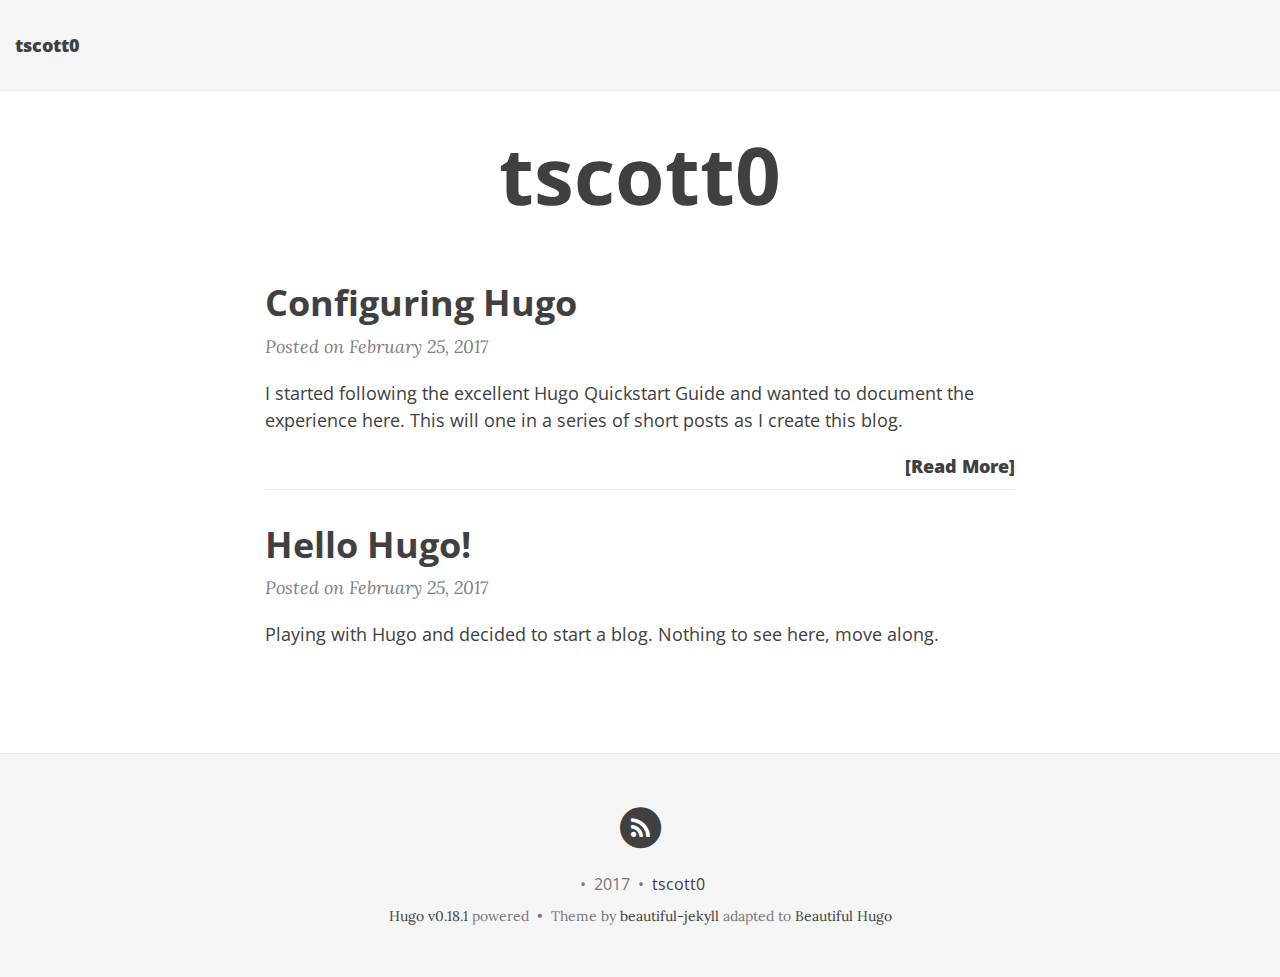
==== index.html @ e38421bf "Post: Configuring Hugo" ====
<!DOCTYPE html>
<html lang="en">

  <head>
  <meta charset="utf-8" />
  <meta http-equiv="X-UA-Compatible" content="IE=edge">
  <meta name="viewport" content="width=device-width, initial-scale=1.0, maximum-scale=1.0">

  <title>tscott0</title>
  
  <meta name="author" content=""/>
  <meta name="generator" content="Hugo 0.18.1" />
  

  <link rel="alternate" href="https://tscott0.github.io/index.xml" type="application/rss+xml" title="tscott0">

  <link rel="stylesheet" href="https://maxcdn.bootstrapcdn.com/font-awesome/4.6.0/css/font-awesome.min.css" />
  <link rel="stylesheet" href="https://tscott0.github.io/css/bootstrap.min.css" />
  <link rel="stylesheet" href="https://tscott0.github.io/css/main.css" />
  <link rel="stylesheet" href="https://fonts.googleapis.com/css?family=Lora:400,700,400italic,700italic" />
  <link rel="stylesheet" href="https://fonts.googleapis.com/css?family=Open+Sans:300italic,400italic,600italic,700italic,800italic,400,300,600,700,800" />
  <link rel="stylesheet" href="https://tscott0.github.io/css/pygment_highlights.css" />
  <link rel="stylesheet" href="https://tscott0.github.iocss/highlight.min.css">
  
  
  <meta property="og:title" content="tscott0" />
  <meta property="og:type" content="website" />
  <meta property="og:url" content="/" />
  <meta property="og:image" content="/" />
  
</head>


  <body>

    <nav class="navbar navbar-default navbar-fixed-top navbar-custom">
  <div class="container-fluid">
    <div class="navbar-header">
      <button type="button" class="navbar-toggle" data-toggle="collapse" data-target="#main-navbar">
        <span class="sr-only">Toggle navigation</span>
        <span class="icon-bar"></span>
        <span class="icon-bar"></span>
        <span class="icon-bar"></span>
      </button>
      <a class="navbar-brand" href="https://tscott0.github.io">tscott0</a>
    </div>

    <div class="collapse navbar-collapse" id="main-navbar">
      <ul class="nav navbar-nav navbar-right">
      
      </ul>
    </div>

	<div class="avatar-container">
	  <div class="avatar-img-border">
      
	  </div>
	</div>

  </div>
</nav>


    <header class="header-section ">
      <div class="intro-header no-img">
        <div class="container">
          <div class="row">
            <div class="col-lg-8 col-lg-offset-2 col-md-10 col-md-offset-1">
              <div class="page-heading">
                <h1>tscott0</h1>
                
              </div>
            </div>
          </div>
        </div>
      </div>
    </header>


    <div role="main" class="container">
      <div class="row">
        <div class="col-lg-8 col-lg-offset-2 col-md-10 col-md-offset-1">
          <div class="posts-list">
            
            
            <article class="post-preview">
              <a href="https://tscott0.github.io/post/configuring-hugo/">
          	  <h2 class="post-title">Configuring Hugo</h2>
          	
          	    
              </a>

              <p class="post-meta">
                Posted on February 25, 2017
              </p>
            
              <div class="post-entry">
              
                <p>I started following the excellent <a href="https://gohugo.io/overview/quickstart/">Hugo Quickstart Guide</a> and wanted to document the experience here. This will one in a series of short posts as I create this blog.</p>
                <a href="https://tscott0.github.io/post/configuring-hugo/" class="post-read-more">[Read&nbsp;More]</a>
              
              </div>
            
             </article>
            
            <article class="post-preview">
              <a href="https://tscott0.github.io/post/hello-hugo/">
          	  <h2 class="post-title">Hello Hugo!</h2>
          	
          	    
              </a>

              <p class="post-meta">
                Posted on February 25, 2017
              </p>
            
              <div class="post-entry">
              
                <p>Playing with <a href="https://gohugo.io">Hugo</a> and decided to start a blog. Nothing to see here, move along.</p>

              
              </div>
            
             </article>
            
          </div>

          
        </div>
      </div>
    </div>

    <footer>
  <div class="container">
    <div class="row">
      <div class="col-lg-8 col-lg-offset-2 col-md-10 col-md-offset-1">
        <ul class="list-inline text-center footer-links">
          
          
		      
		      
		      
	    	  
          
           
          
          
          

    		  <li>
      			<a href="https://tscott0.github.ioindex.xml" title="RSS">
      			  <span class="fa-stack fa-lg">
        				<i class="fa fa-circle fa-stack-2x"></i>
        				<i class="fa fa-rss fa-stack-1x fa-inverse"></i>
      			  </span>
      			</a>
    		  </li>		

        </ul>
        <p class="credits copyright text-muted">
    	  
    	  &nbsp;&bull;&nbsp;
    	  2017
    		  
    	  
    	  &nbsp;&bull;&nbsp;
    	  <a href="https://tscott0.github.io">tscott0</a>
    	  
  	    </p>
  	    
    	<p class="credits theme-by text-muted">
          <a href="http://gohugo.io">Hugo v0.18.1</a> powered &nbsp;&bull;&nbsp; Theme by <a href="http://deanattali.com/beautiful-jekyll/">beautiful-jekyll</a> adapted to <a href="https://github.com/halogenica/beautifulhugo">Beautiful Hugo</a>
          
    	</p>
      </div>
    </div>
  </div>
</footer>

<script src="https://tscott0.github.io/js/jquery-1.11.2.min.js"></script>
<script src="https://tscott0.github.io/js/bootstrap.min.js"></script>
<script src="https://tscott0.github.io/js/main.js"></script>
<script src="https://tscott0.github.iojs/highlight.min.js"></script>
<script>
  hljs.initHighlightingOnLoad();
</script>




  </body>
</html>
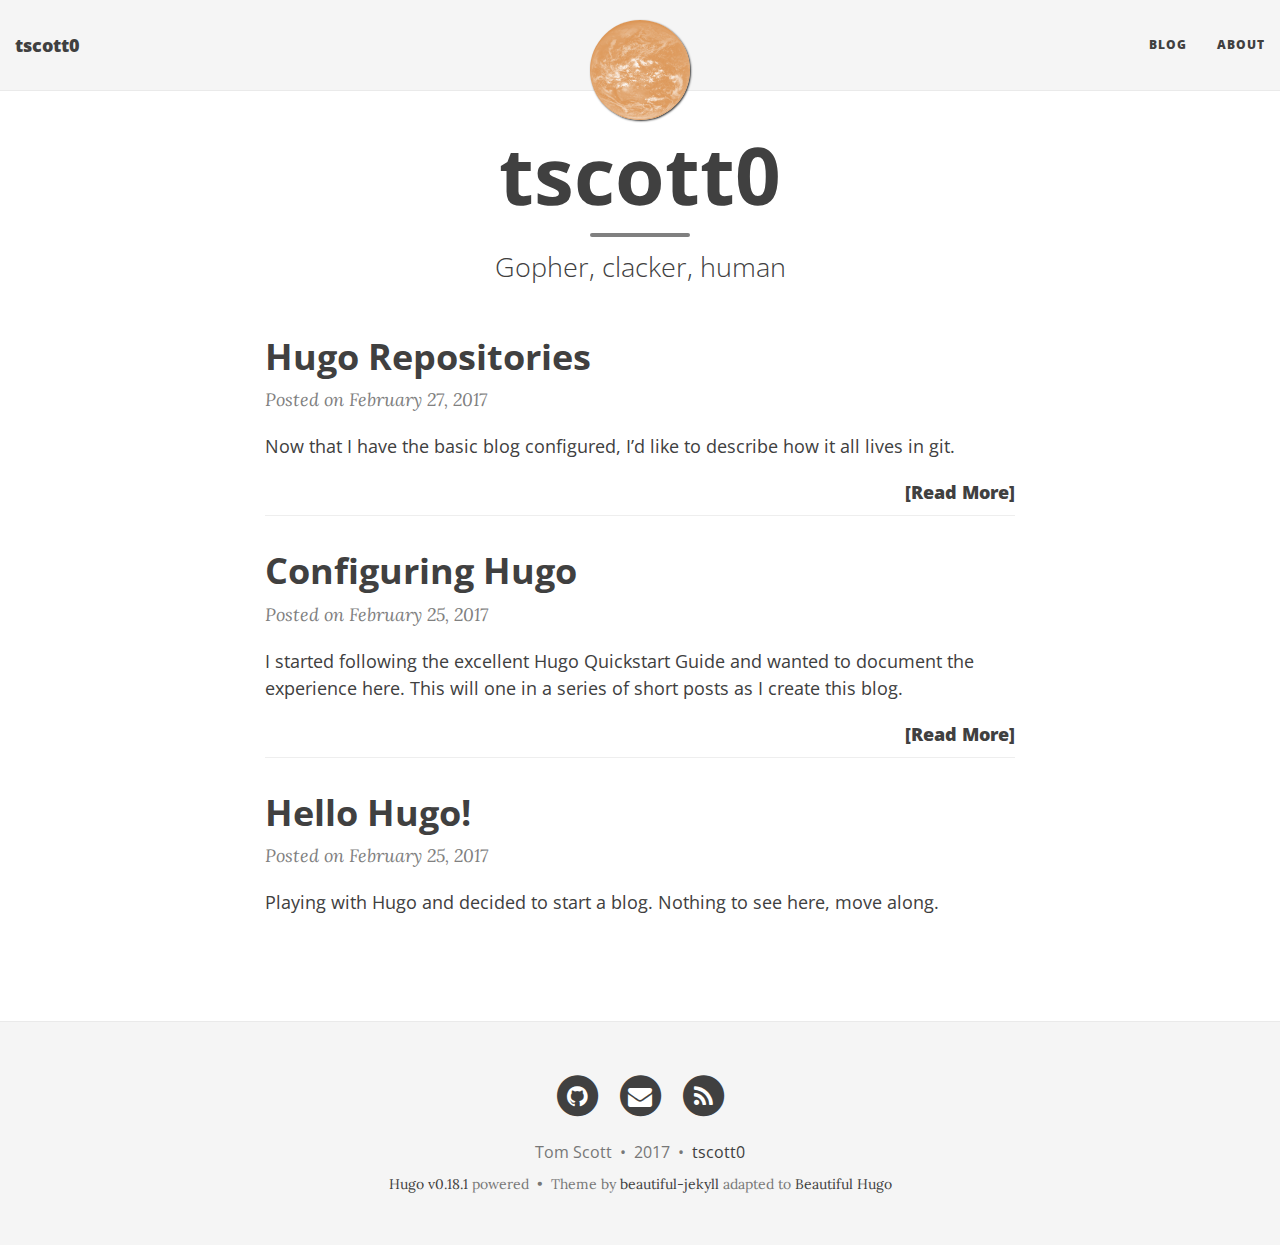
==== commit 37fb83c9: "Updated hugo repo post date" ====
--- a/index.html
+++ b/index.html
@@ -8,7 +8,7 @@
 
   <title>tscott0</title>
   
-  <meta name="author" content=""/>
+  <meta name="author" content="Tom Scott"/>
   <meta name="generator" content="Hugo 0.18.1" />
   
 
@@ -26,7 +26,7 @@
   <meta property="og:title" content="tscott0" />
   <meta property="og:type" content="website" />
   <meta property="og:url" content="/" />
-  <meta property="og:image" content="/" />
+  <meta property="og:image" content="/img/logo.png" />
   
 </head>
 
@@ -48,11 +48,27 @@
     <div class="collapse navbar-collapse" id="main-navbar">
       <ul class="nav navbar-nav navbar-right">
       
+        
+          <li>
+          <a title="Blog" href="/">Blog</a>
+  	      </li>
+  	    
+      
+        
+          <li>
+          <a title="About" href="/page/about/">About</a>
+  	      </li>
+  	    
+      
       </ul>
     </div>
 
 	<div class="avatar-container">
 	  <div class="avatar-img-border">
+      
+          <a title="tscott0" href="https://tscott0.github.io">
+              <img class="avatar-img" src="https://tscott0.github.io/img/logo.png" alt="tscott0" />
+          </a>
       
 	  </div>
 	</div>
@@ -69,6 +85,9 @@
               <div class="page-heading">
                 <h1>tscott0</h1>
                 
+                  <hr class="small">
+                  <span class="page-subheading">Gopher, clacker, human</span>
+                
               </div>
             </div>
           </div>
@@ -82,6 +101,28 @@
         <div class="col-lg-8 col-lg-offset-2 col-md-10 col-md-offset-1">
           <div class="posts-list">
             
+            
+            <article class="post-preview">
+              <a href="https://tscott0.github.io/post/hugo-repositories/">
+          	  <h2 class="post-title">Hugo Repositories</h2>
+          	
+          	    
+              </a>
+
+              <p class="post-meta">
+                Posted on February 27, 2017
+              </p>
+            
+              <div class="post-entry">
+              
+                <p>Now that I have the basic blog configured, I&rsquo;d like to describe how it all lives in git.</p>
+
+<p></p>
+                <a href="https://tscott0.github.io/post/hugo-repositories/" class="post-read-more">[Read&nbsp;More]</a>
+              
+              </div>
+            
+             </article>
             
             <article class="post-preview">
               <a href="https://tscott0.github.io/post/configuring-hugo/">
@@ -137,8 +178,26 @@
         <ul class="list-inline text-center footer-links">
           
           
+          <li>
+            <a href="https://github.com/tscott0" title="GitHub">
+              <span class="fa-stack fa-lg">
+                <i class="fa fa-circle fa-stack-2x"></i>
+                <i class="fa fa-github fa-stack-1x fa-inverse"></i>
+              </span>
+            </a>
+          </li>
+          
 		      
 		      
+          <li>
+            <a href="mailto:tomscott87@gmail.com" title="Email me">
+              <span class="fa-stack fa-lg">
+                <i class="fa fa-circle fa-stack-2x"></i>
+                <i class="fa fa-envelope fa-stack-1x fa-inverse"></i>
+              </span>
+            </a>
+          </li>
+          
 		      
 	    	  
           
@@ -158,7 +217,7 @@
 
         </ul>
         <p class="credits copyright text-muted">
-    	  
+    	  Tom Scott
     	  &nbsp;&bull;&nbsp;
     	  2017
     		  
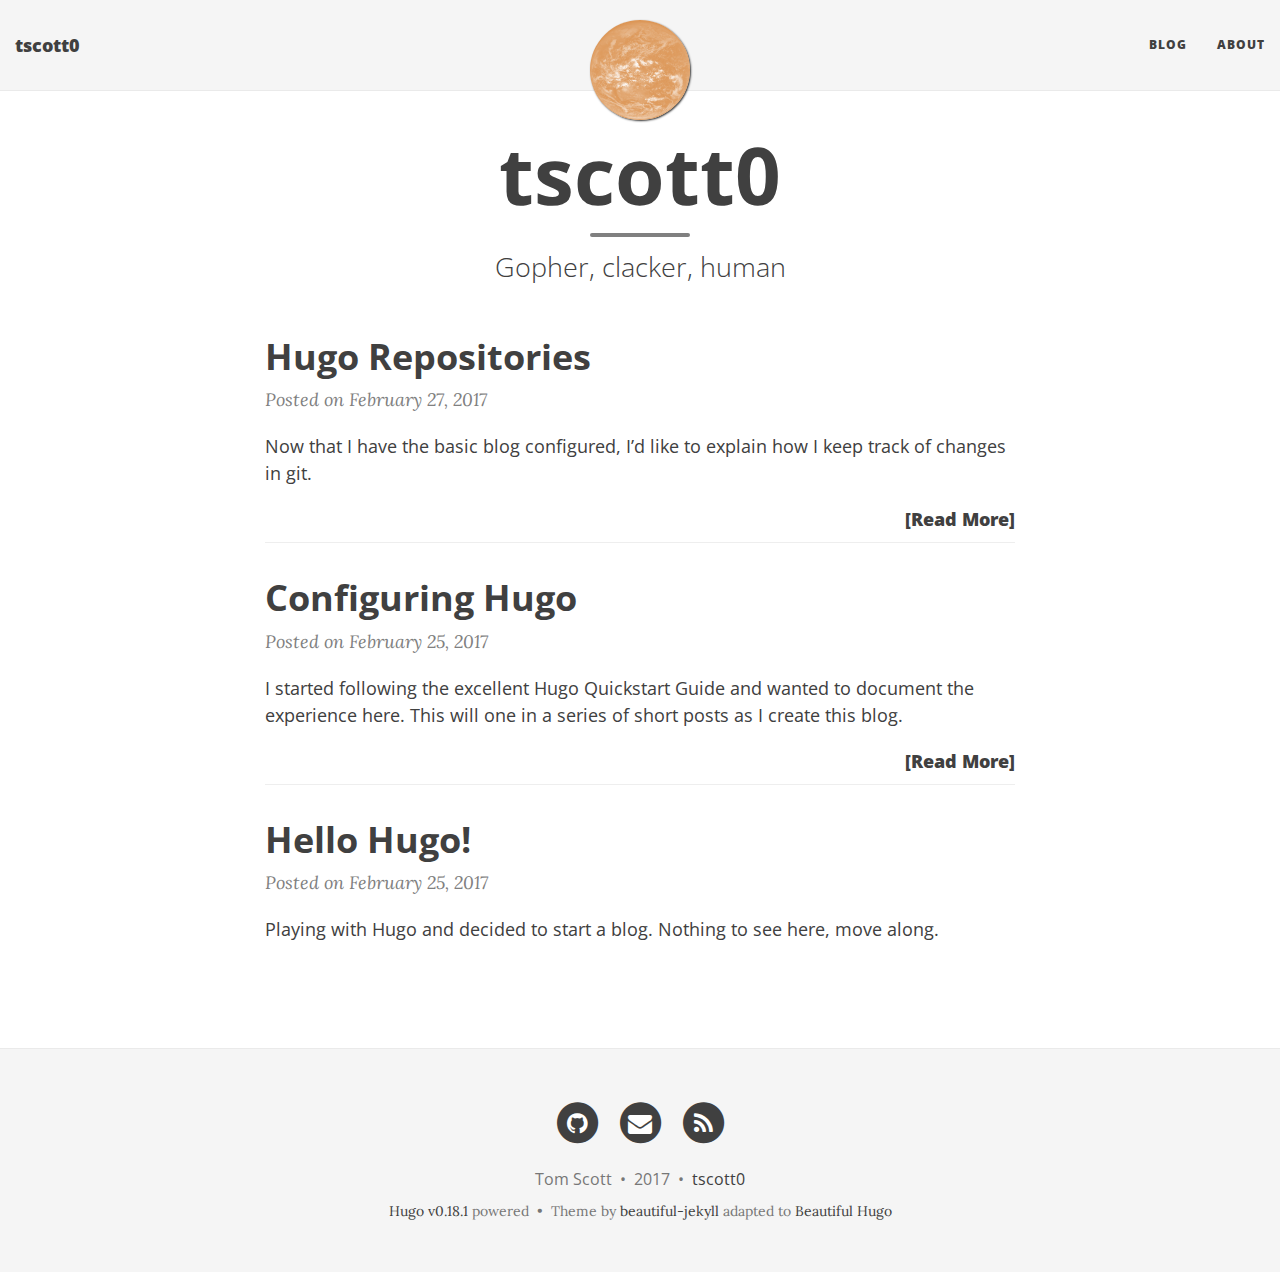
==== commit 59ad136d: "Fixes to the repo post" ====
--- a/index.html
+++ b/index.html
@@ -115,7 +115,7 @@
             
               <div class="post-entry">
               
-                <p>Now that I have the basic blog configured, I&rsquo;d like to describe how it all lives in git.</p>
+                <p>Now that I have the basic blog configured, I&rsquo;d like to explain how I keep track of changes in git.</p>
 
 <p></p>
                 <a href="https://tscott0.github.io/post/hugo-repositories/" class="post-read-more">[Read&nbsp;More]</a>
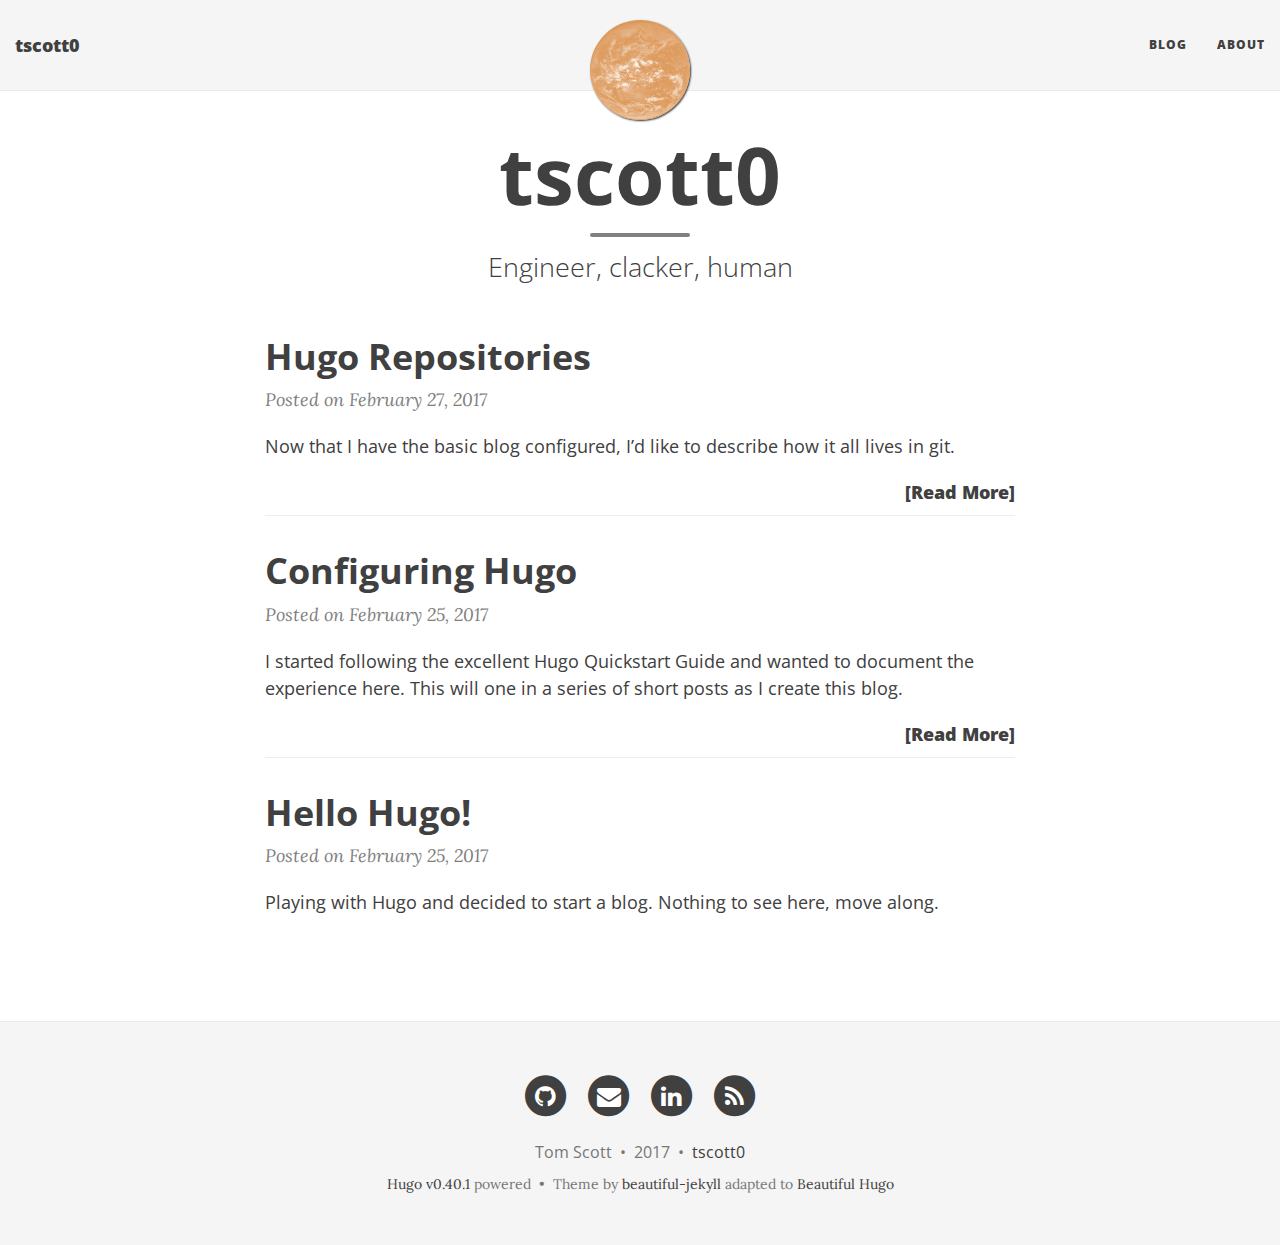
==== commit c9bad507: "elasticsearch nested datatypes post" ====
--- a/index.html
+++ b/index.html
@@ -9,7 +9,7 @@
   <title>tscott0</title>
   
   <meta name="author" content="Tom Scott"/>
-  <meta name="generator" content="Hugo 0.18.1" />
+  <meta name="generator" content="Hugo 0.40.1" />
   
 
   <link rel="alternate" href="https://tscott0.github.io/index.xml" type="application/rss+xml" title="tscott0">
@@ -86,7 +86,7 @@
                 <h1>tscott0</h1>
                 
                   <hr class="small">
-                  <span class="page-subheading">Gopher, clacker, human</span>
+                  <span class="page-subheading">Engineer, clacker, human</span>
                 
               </div>
             </div>
@@ -115,7 +115,7 @@
             
               <div class="post-entry">
               
-                <p>Now that I have the basic blog configured, I&rsquo;d like to explain how I keep track of changes in git.</p>
+                <p>Now that I have the basic blog configured, I&rsquo;d like to describe how it all lives in git.</p>
 
 <p></p>
                 <a href="https://tscott0.github.io/post/hugo-repositories/" class="post-read-more">[Read&nbsp;More]</a>
@@ -199,6 +199,15 @@
           </li>
           
 		      
+          <li>
+            <a href="https://linkedin.com/in/tomscottprofile" title="LinkedIn">
+              <span class="fa-stack fa-lg">
+                <i class="fa fa-circle fa-stack-2x"></i>
+                <i class="fa fa-linkedin fa-stack-1x fa-inverse"></i>
+              </span>
+            </a>
+          </li>
+          
 	    	  
           
            
@@ -228,7 +237,7 @@
   	    </p>
   	    
     	<p class="credits theme-by text-muted">
-          <a href="http://gohugo.io">Hugo v0.18.1</a> powered &nbsp;&bull;&nbsp; Theme by <a href="http://deanattali.com/beautiful-jekyll/">beautiful-jekyll</a> adapted to <a href="https://github.com/halogenica/beautifulhugo">Beautiful Hugo</a>
+          <a href="http://gohugo.io">Hugo v0.40.1</a> powered &nbsp;&bull;&nbsp; Theme by <a href="http://deanattali.com/beautiful-jekyll/">beautiful-jekyll</a> adapted to <a href="https://github.com/halogenica/beautifulhugo">Beautiful Hugo</a>
           
     	</p>
       </div>
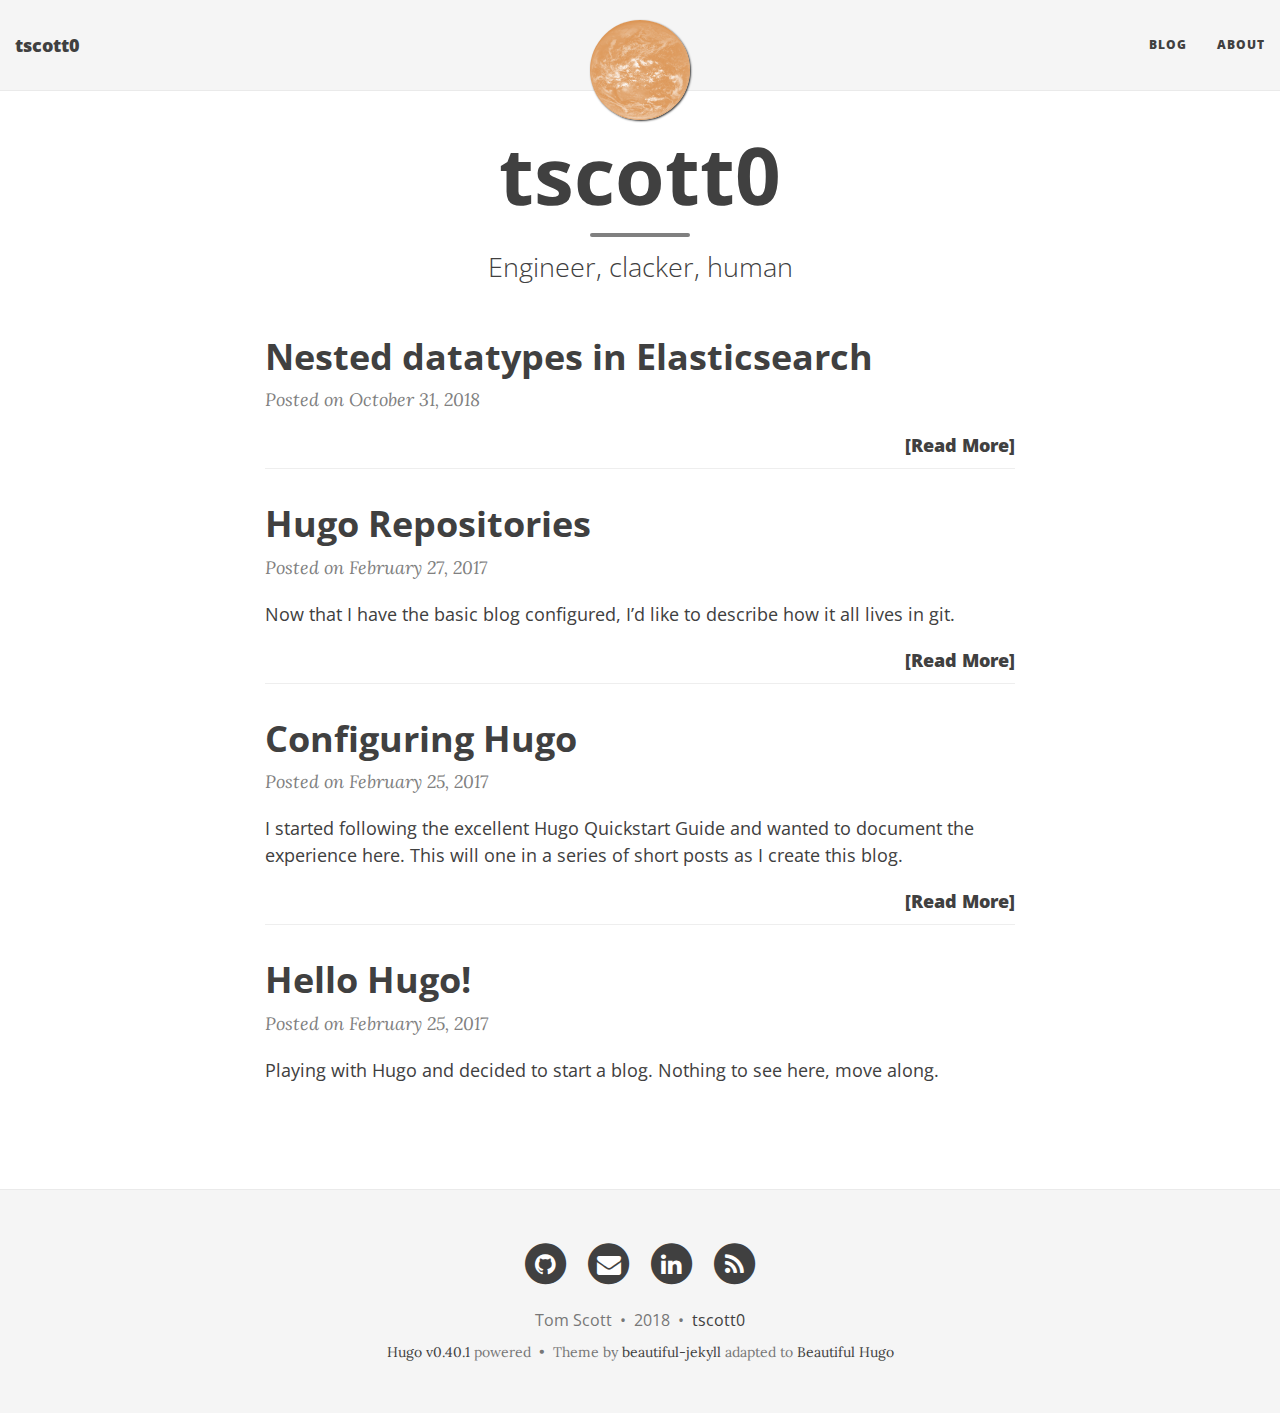
==== commit 8505dafd: "Removed draft" ====
--- a/index.html
+++ b/index.html
@@ -103,6 +103,26 @@
             
             
             <article class="post-preview">
+              <a href="https://tscott0.github.io/post/elasticsearch-nested-datatype/">
+          	  <h2 class="post-title">Nested datatypes in Elasticsearch</h2>
+          	
+          	    
+              </a>
+
+              <p class="post-meta">
+                Posted on October 31, 2018
+              </p>
+            
+              <div class="post-entry">
+              
+                <p></p>
+                <a href="https://tscott0.github.io/post/elasticsearch-nested-datatype/" class="post-read-more">[Read&nbsp;More]</a>
+              
+              </div>
+            
+             </article>
+            
+            <article class="post-preview">
               <a href="https://tscott0.github.io/post/hugo-repositories/">
           	  <h2 class="post-title">Hugo Repositories</h2>
           	
@@ -228,7 +248,7 @@
         <p class="credits copyright text-muted">
     	  Tom Scott
     	  &nbsp;&bull;&nbsp;
-    	  2017
+    	  2018
     		  
     	  
     	  &nbsp;&bull;&nbsp;
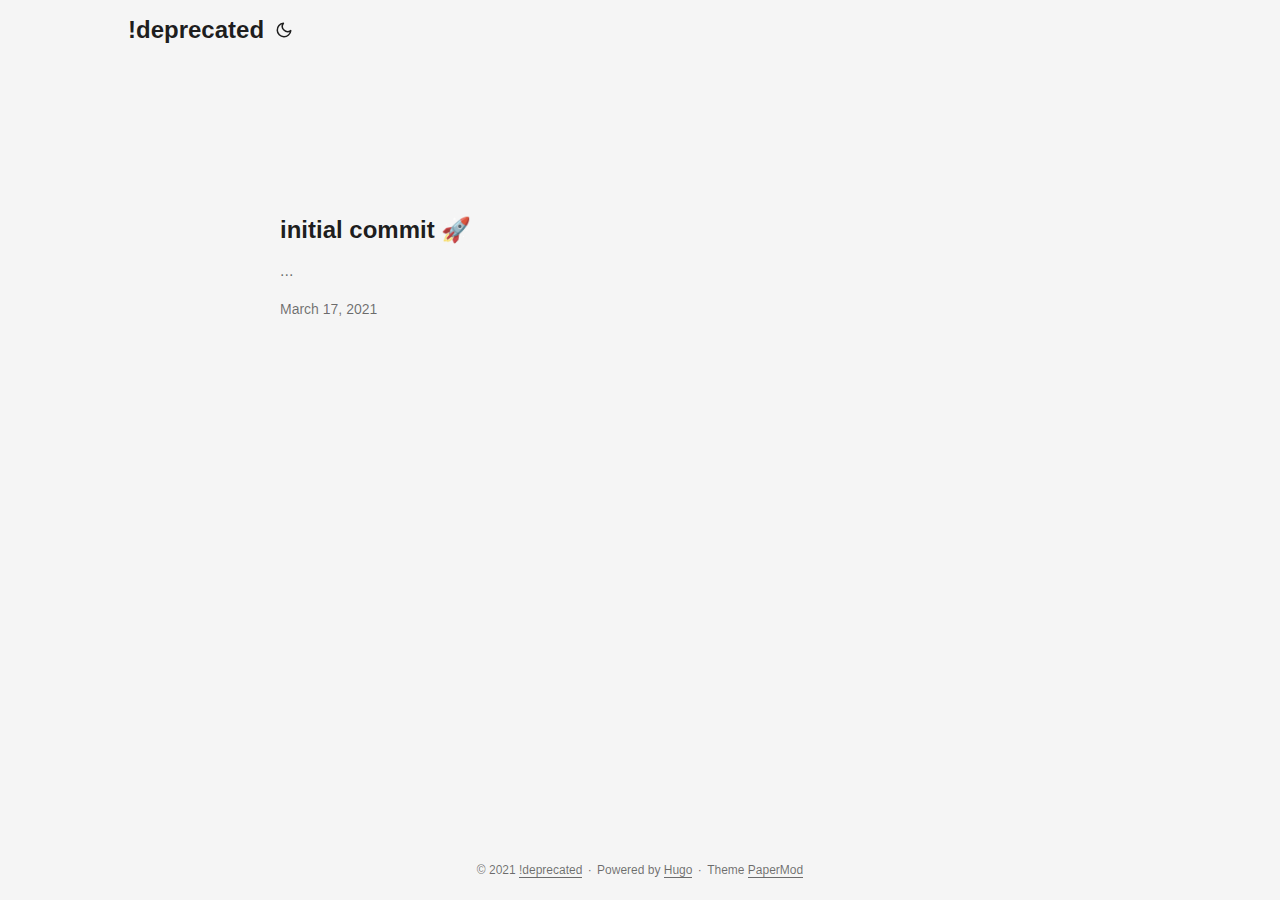
==== commit 5a816086: "deploy: d97e1abbe22b1db6dc4540e8b7f0589ba2afae73" ====
--- a/index.html
+++ b/index.html
@@ -1,280 +1,7 @@
-<!DOCTYPE html>
-<html lang="en">
-
-  <head>
-  <meta charset="utf-8" />
-  <meta http-equiv="X-UA-Compatible" content="IE=edge">
-  <meta name="viewport" content="width=device-width, initial-scale=1.0, maximum-scale=1.0">
-
-  <title>tscott0</title>
-  
-  <meta name="author" content="Tom Scott"/>
-  <meta name="generator" content="Hugo 0.40.1" />
-  
-
-  <link rel="alternate" href="https://tscott0.github.io/index.xml" type="application/rss+xml" title="tscott0">
-
-  <link rel="stylesheet" href="https://maxcdn.bootstrapcdn.com/font-awesome/4.6.0/css/font-awesome.min.css" />
-  <link rel="stylesheet" href="https://tscott0.github.io/css/bootstrap.min.css" />
-  <link rel="stylesheet" href="https://tscott0.github.io/css/main.css" />
-  <link rel="stylesheet" href="https://fonts.googleapis.com/css?family=Lora:400,700,400italic,700italic" />
-  <link rel="stylesheet" href="https://fonts.googleapis.com/css?family=Open+Sans:300italic,400italic,600italic,700italic,800italic,400,300,600,700,800" />
-  <link rel="stylesheet" href="https://tscott0.github.io/css/pygment_highlights.css" />
-  <link rel="stylesheet" href="https://tscott0.github.iocss/highlight.min.css">
-  
-  
-  <meta property="og:title" content="tscott0" />
-  <meta property="og:type" content="website" />
-  <meta property="og:url" content="/" />
-  <meta property="og:image" content="/img/logo.png" />
-  
-</head>
-
-
-  <body>
-
-    <nav class="navbar navbar-default navbar-fixed-top navbar-custom">
-  <div class="container-fluid">
-    <div class="navbar-header">
-      <button type="button" class="navbar-toggle" data-toggle="collapse" data-target="#main-navbar">
-        <span class="sr-only">Toggle navigation</span>
-        <span class="icon-bar"></span>
-        <span class="icon-bar"></span>
-        <span class="icon-bar"></span>
-      </button>
-      <a class="navbar-brand" href="https://tscott0.github.io">tscott0</a>
-    </div>
-
-    <div class="collapse navbar-collapse" id="main-navbar">
-      <ul class="nav navbar-nav navbar-right">
-      
-        
-          <li>
-          <a title="Blog" href="/">Blog</a>
-  	      </li>
-  	    
-      
-        
-          <li>
-          <a title="About" href="/page/about/">About</a>
-  	      </li>
-  	    
-      
-      </ul>
-    </div>
-
-	<div class="avatar-container">
-	  <div class="avatar-img-border">
-      
-          <a title="tscott0" href="https://tscott0.github.io">
-              <img class="avatar-img" src="https://tscott0.github.io/img/logo.png" alt="tscott0" />
-          </a>
-      
-	  </div>
-	</div>
-
-  </div>
-</nav>
-
-
-    <header class="header-section ">
-      <div class="intro-header no-img">
-        <div class="container">
-          <div class="row">
-            <div class="col-lg-8 col-lg-offset-2 col-md-10 col-md-offset-1">
-              <div class="page-heading">
-                <h1>tscott0</h1>
-                
-                  <hr class="small">
-                  <span class="page-subheading">Engineer, clacker, human</span>
-                
-              </div>
-            </div>
-          </div>
-        </div>
-      </div>
-    </header>
-
-
-    <div role="main" class="container">
-      <div class="row">
-        <div class="col-lg-8 col-lg-offset-2 col-md-10 col-md-offset-1">
-          <div class="posts-list">
-            
-            
-            <article class="post-preview">
-              <a href="https://tscott0.github.io/post/elasticsearch-nested-datatype/">
-          	  <h2 class="post-title">Nested datatypes in Elasticsearch</h2>
-          	
-          	    
-              </a>
-
-              <p class="post-meta">
-                Posted on October 31, 2018
-              </p>
-            
-              <div class="post-entry">
-              
-                <p></p>
-                <a href="https://tscott0.github.io/post/elasticsearch-nested-datatype/" class="post-read-more">[Read&nbsp;More]</a>
-              
-              </div>
-            
-             </article>
-            
-            <article class="post-preview">
-              <a href="https://tscott0.github.io/post/hugo-repositories/">
-          	  <h2 class="post-title">Hugo Repositories</h2>
-          	
-          	    
-              </a>
-
-              <p class="post-meta">
-                Posted on February 27, 2017
-              </p>
-            
-              <div class="post-entry">
-              
-                <p>Now that I have the basic blog configured, I&rsquo;d like to describe how it all lives in git.</p>
-
-<p></p>
-                <a href="https://tscott0.github.io/post/hugo-repositories/" class="post-read-more">[Read&nbsp;More]</a>
-              
-              </div>
-            
-             </article>
-            
-            <article class="post-preview">
-              <a href="https://tscott0.github.io/post/configuring-hugo/">
-          	  <h2 class="post-title">Configuring Hugo</h2>
-          	
-          	    
-              </a>
-
-              <p class="post-meta">
-                Posted on February 25, 2017
-              </p>
-            
-              <div class="post-entry">
-              
-                <p>I started following the excellent <a href="https://gohugo.io/overview/quickstart/">Hugo Quickstart Guide</a> and wanted to document the experience here. This will one in a series of short posts as I create this blog.</p>
-                <a href="https://tscott0.github.io/post/configuring-hugo/" class="post-read-more">[Read&nbsp;More]</a>
-              
-              </div>
-            
-             </article>
-            
-            <article class="post-preview">
-              <a href="https://tscott0.github.io/post/hello-hugo/">
-          	  <h2 class="post-title">Hello Hugo!</h2>
-          	
-          	    
-              </a>
-
-              <p class="post-meta">
-                Posted on February 25, 2017
-              </p>
-            
-              <div class="post-entry">
-              
-                <p>Playing with <a href="https://gohugo.io">Hugo</a> and decided to start a blog. Nothing to see here, move along.</p>
-
-              
-              </div>
-            
-             </article>
-            
-          </div>
-
-          
-        </div>
-      </div>
-    </div>
-
-    <footer>
-  <div class="container">
-    <div class="row">
-      <div class="col-lg-8 col-lg-offset-2 col-md-10 col-md-offset-1">
-        <ul class="list-inline text-center footer-links">
-          
-          
-          <li>
-            <a href="https://github.com/tscott0" title="GitHub">
-              <span class="fa-stack fa-lg">
-                <i class="fa fa-circle fa-stack-2x"></i>
-                <i class="fa fa-github fa-stack-1x fa-inverse"></i>
-              </span>
-            </a>
-          </li>
-          
-		      
-		      
-          <li>
-            <a href="mailto:tomscott87@gmail.com" title="Email me">
-              <span class="fa-stack fa-lg">
-                <i class="fa fa-circle fa-stack-2x"></i>
-                <i class="fa fa-envelope fa-stack-1x fa-inverse"></i>
-              </span>
-            </a>
-          </li>
-          
-		      
-          <li>
-            <a href="https://linkedin.com/in/tomscottprofile" title="LinkedIn">
-              <span class="fa-stack fa-lg">
-                <i class="fa fa-circle fa-stack-2x"></i>
-                <i class="fa fa-linkedin fa-stack-1x fa-inverse"></i>
-              </span>
-            </a>
-          </li>
-          
-	    	  
-          
-           
-          
-          
-          
-
-    		  <li>
-      			<a href="https://tscott0.github.ioindex.xml" title="RSS">
-      			  <span class="fa-stack fa-lg">
-        				<i class="fa fa-circle fa-stack-2x"></i>
-        				<i class="fa fa-rss fa-stack-1x fa-inverse"></i>
-      			  </span>
-      			</a>
-    		  </li>		
-
-        </ul>
-        <p class="credits copyright text-muted">
-    	  Tom Scott
-    	  &nbsp;&bull;&nbsp;
-    	  2018
-    		  
-    	  
-    	  &nbsp;&bull;&nbsp;
-    	  <a href="https://tscott0.github.io">tscott0</a>
-    	  
-  	    </p>
-  	    
-    	<p class="credits theme-by text-muted">
-          <a href="http://gohugo.io">Hugo v0.40.1</a> powered &nbsp;&bull;&nbsp; Theme by <a href="http://deanattali.com/beautiful-jekyll/">beautiful-jekyll</a> adapted to <a href="https://github.com/halogenica/beautifulhugo">Beautiful Hugo</a>
-          
-    	</p>
-      </div>
-    </div>
-  </div>
-</footer>
-
-<script src="https://tscott0.github.io/js/jquery-1.11.2.min.js"></script>
-<script src="https://tscott0.github.io/js/bootstrap.min.js"></script>
-<script src="https://tscott0.github.io/js/main.js"></script>
-<script src="https://tscott0.github.iojs/highlight.min.js"></script>
-<script>
-  hljs.initHighlightingOnLoad();
-</script>
-
-
-
-
-  </body>
-</html>
+<!doctype html><html lang=en dir=auto><head><meta charset=utf-8><meta http-equiv=x-ua-compatible content="IE=edge"><meta name=viewport content="width=device-width,initial-scale=1,shrink-to-fit=no"><meta name=robots content="index, follow"><title>!deprecated</title><meta name=keywords content><meta name=description content><meta name=author content><link rel=canonical href=https://tscott0.github.io/><link href=/assets/css/stylesheet.min.1eef9c740af75b4e5f773d9d5f757e03e3df71f3a308e73070cc73d55a59a7d7.css integrity="sha256-Hu+cdAr3W05fdz2dX3V+A+PfcfOjCOcwcMxz1VpZp9c=" rel="preload stylesheet" as=style><link rel=icon href=https://tscott0.github.io/favicon.ico><link rel=icon type=image/png sizes=16x16 href=https://tscott0.github.io/favicon-16x16.png><link rel=icon type=image/png sizes=32x32 href=https://tscott0.github.io/favicon-32x32.png><link rel=apple-touch-icon href=https://tscott0.github.io/apple-touch-icon.png><link rel=mask-icon href=https://tscott0.github.io/safari-pinned-tab.svg><meta name=theme-color content="#2e2e33"><meta name=msapplication-TileColor content="#2e2e33"><meta name=generator content="Hugo 0.81.0"><link rel=alternate type=application/rss+xml href=https://tscott0.github.io/index.xml><meta property="og:title" content="!deprecated"><meta property="og:description" content><meta property="og:type" content="website"><meta property="og:url" content="https://tscott0.github.io/"><meta property="og:updated_time" content="2021-03-17T21:31:24+00:00"><meta name=twitter:card content="summary"><meta name=twitter:title content="!deprecated"><meta name=twitter:description content><script type=application/ld+json>{"@context":"https://schema.org","@type":"Organization","name":"!deprecated","url":"https://tscott0.github.io/","description":"","thumbnailUrl":"https://tscott0.github.io/favicon.ico","sameAs":[]}</script></head><body class=list id=top><script>localStorage.getItem("pref-theme")==="dark"?document.body.classList.add('dark'):localStorage.getItem("pref-theme")==="light"?document.body.classList.remove('dark'):window.matchMedia('(prefers-color-scheme: dark)').matches&&document.body.classList.add('dark')</script><noscript><style type=text/css>#theme-toggle,.top-link{display:none}</style></noscript><header class=header><nav class=nav><div class=logo><a href=https://tscott0.github.io/ accesskey=h title="!deprecated (Alt + H)">!deprecated</a>
+<span class=logo-switches><button id=theme-toggle accesskey=t title="(Alt + T)"><svg id="moon" xmlns="http://www.w3.org/2000/svg" width="24" height="24" viewBox="0 0 24 24" fill="none" stroke="currentcolor" stroke-width="2" stroke-linecap="round" stroke-linejoin="round"><path d="M21 12.79A9 9 0 1111.21 3 7 7 0 0021 12.79z"/></svg><svg id="sun" xmlns="http://www.w3.org/2000/svg" width="24" height="24" viewBox="0 0 24 24" fill="none" stroke="currentcolor" stroke-width="2" stroke-linecap="round" stroke-linejoin="round"><circle cx="12" cy="12" r="5"/><line x1="12" y1="1" x2="12" y2="3"/><line x1="12" y1="21" x2="12" y2="23"/><line x1="4.22" y1="4.22" x2="5.64" y2="5.64"/><line x1="18.36" y1="18.36" x2="19.78" y2="19.78"/><line x1="1" y1="12" x2="3" y2="12"/><line x1="21" y1="12" x2="23" y2="12"/><line x1="4.22" y1="19.78" x2="5.64" y2="18.36"/><line x1="18.36" y1="5.64" x2="19.78" y2="4.22"/></svg></button></span></div><ul id=menu onscroll=menu_on_scroll()></ul></nav></header><main class=main><article class=first-entry><header class=entry-header><h2>initial commit 🚀</h2></header><section class=entry-content><p>...</p></section><footer class=entry-footer>March 17, 2021</footer><a class=entry-link aria-label="post link to initial commit 🚀" href=https://tscott0.github.io/posts/my-first-post/></a></article></main><footer class=footer><span>&copy; 2021 <a href=https://tscott0.github.io/>!deprecated</a></span>
+<span>&#183;</span>
+<span>Powered by <a href=https://gohugo.io/ rel="noopener noreferrer" target=_blank>Hugo</a></span>
+<span>&#183;</span>
+<span>Theme <a href=https://git.io/hugopapermod rel=noopener target=_blank>PaperMod</a></span></footer><a href=#top aria-label="go to top" title="Go to Top (Alt + G)"><button class=top-link id=top-link type=button accesskey=g><svg xmlns="http://www.w3.org/2000/svg" viewBox="0 0 12 6" fill="currentcolor"><path d="M12 6H0l6-6z"/></svg></button></a>
+<script>window.onload=function(){localStorage.getItem("menu-scroll-position")&&(document.getElementById('menu').scrollLeft=localStorage.getItem("menu-scroll-position"))},document.querySelectorAll('a[href^="#"]').forEach(a=>{a.addEventListener("click",function(b){b.preventDefault();var a=this.getAttribute("href").substr(1);window.matchMedia('(prefers-reduced-motion: reduce)').matches?document.querySelector(`[id='${decodeURIComponent(a)}']`).scrollIntoView():document.querySelector(`[id='${decodeURIComponent(a)}']`).scrollIntoView({behavior:"smooth"}),a==="top"?history.replaceState(null,null," "):history.pushState(null,null,`#${a}`)})});var mybutton=document.getElementById("top-link");window.onscroll=function(){document.body.scrollTop>800||document.documentElement.scrollTop>800?(mybutton.style.visibility="visible",mybutton.style.opacity="1"):(mybutton.style.visibility="hidden",mybutton.style.opacity="0")};function menu_on_scroll(){localStorage.setItem("menu-scroll-position",document.getElementById('menu').scrollLeft)}</script><script>document.getElementById("theme-toggle").addEventListener("click",()=>{document.body.className.includes("dark")?(document.body.classList.remove('dark'),localStorage.setItem("pref-theme",'light')):(document.body.classList.add('dark'),localStorage.setItem("pref-theme",'dark'))})</script></body></html>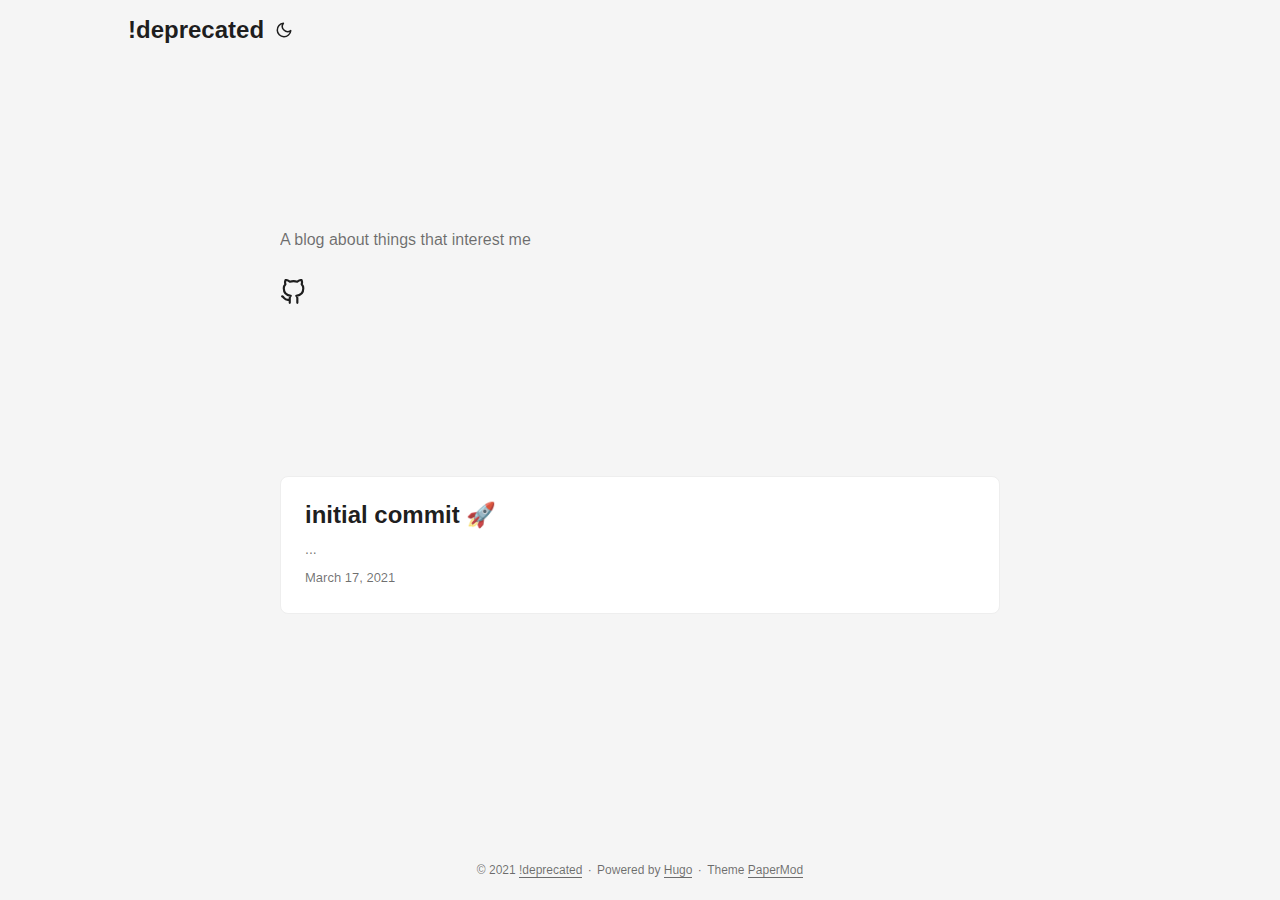
==== commit 93e02f91: "deploy: b24ff176e21bfac12e31c876a100890e3d2984e6" ====
--- a/index.html
+++ b/index.html
@@ -1,5 +1,5 @@
-<!doctype html><html lang=en dir=auto><head><meta charset=utf-8><meta http-equiv=x-ua-compatible content="IE=edge"><meta name=viewport content="width=device-width,initial-scale=1,shrink-to-fit=no"><meta name=robots content="index, follow"><title>!deprecated</title><meta name=keywords content><meta name=description content><meta name=author content><link rel=canonical href=https://tscott0.github.io/><link href=/assets/css/stylesheet.min.1eef9c740af75b4e5f773d9d5f757e03e3df71f3a308e73070cc73d55a59a7d7.css integrity="sha256-Hu+cdAr3W05fdz2dX3V+A+PfcfOjCOcwcMxz1VpZp9c=" rel="preload stylesheet" as=style><link rel=icon href=https://tscott0.github.io/favicon.ico><link rel=icon type=image/png sizes=16x16 href=https://tscott0.github.io/favicon-16x16.png><link rel=icon type=image/png sizes=32x32 href=https://tscott0.github.io/favicon-32x32.png><link rel=apple-touch-icon href=https://tscott0.github.io/apple-touch-icon.png><link rel=mask-icon href=https://tscott0.github.io/safari-pinned-tab.svg><meta name=theme-color content="#2e2e33"><meta name=msapplication-TileColor content="#2e2e33"><meta name=generator content="Hugo 0.81.0"><link rel=alternate type=application/rss+xml href=https://tscott0.github.io/index.xml><meta property="og:title" content="!deprecated"><meta property="og:description" content><meta property="og:type" content="website"><meta property="og:url" content="https://tscott0.github.io/"><meta property="og:updated_time" content="2021-03-17T21:31:24+00:00"><meta name=twitter:card content="summary"><meta name=twitter:title content="!deprecated"><meta name=twitter:description content><script type=application/ld+json>{"@context":"https://schema.org","@type":"Organization","name":"!deprecated","url":"https://tscott0.github.io/","description":"","thumbnailUrl":"https://tscott0.github.io/favicon.ico","sameAs":[]}</script></head><body class=list id=top><script>localStorage.getItem("pref-theme")==="dark"?document.body.classList.add('dark'):localStorage.getItem("pref-theme")==="light"?document.body.classList.remove('dark'):window.matchMedia('(prefers-color-scheme: dark)').matches&&document.body.classList.add('dark')</script><noscript><style type=text/css>#theme-toggle,.top-link{display:none}</style></noscript><header class=header><nav class=nav><div class=logo><a href=https://tscott0.github.io/ accesskey=h title="!deprecated (Alt + H)">!deprecated</a>
-<span class=logo-switches><button id=theme-toggle accesskey=t title="(Alt + T)"><svg id="moon" xmlns="http://www.w3.org/2000/svg" width="24" height="24" viewBox="0 0 24 24" fill="none" stroke="currentcolor" stroke-width="2" stroke-linecap="round" stroke-linejoin="round"><path d="M21 12.79A9 9 0 1111.21 3 7 7 0 0021 12.79z"/></svg><svg id="sun" xmlns="http://www.w3.org/2000/svg" width="24" height="24" viewBox="0 0 24 24" fill="none" stroke="currentcolor" stroke-width="2" stroke-linecap="round" stroke-linejoin="round"><circle cx="12" cy="12" r="5"/><line x1="12" y1="1" x2="12" y2="3"/><line x1="12" y1="21" x2="12" y2="23"/><line x1="4.22" y1="4.22" x2="5.64" y2="5.64"/><line x1="18.36" y1="18.36" x2="19.78" y2="19.78"/><line x1="1" y1="12" x2="3" y2="12"/><line x1="21" y1="12" x2="23" y2="12"/><line x1="4.22" y1="19.78" x2="5.64" y2="18.36"/><line x1="18.36" y1="5.64" x2="19.78" y2="4.22"/></svg></button></span></div><ul id=menu onscroll=menu_on_scroll()></ul></nav></header><main class=main><article class=first-entry><header class=entry-header><h2>initial commit 🚀</h2></header><section class=entry-content><p>...</p></section><footer class=entry-footer>March 17, 2021</footer><a class=entry-link aria-label="post link to initial commit 🚀" href=https://tscott0.github.io/posts/my-first-post/></a></article></main><footer class=footer><span>&copy; 2021 <a href=https://tscott0.github.io/>!deprecated</a></span>
+<!doctype html><html lang=en dir=auto><head><meta charset=utf-8><meta http-equiv=x-ua-compatible content="IE=edge"><meta name=viewport content="width=device-width,initial-scale=1,shrink-to-fit=no"><meta name=robots content="index, follow"><title>!deprecated</title><meta name=keywords content><meta name=description content><meta name=author content><link rel=canonical href=https://tscott0.github.io/><link href=/assets/css/stylesheet.min.1eef9c740af75b4e5f773d9d5f757e03e3df71f3a308e73070cc73d55a59a7d7.css integrity="sha256-Hu+cdAr3W05fdz2dX3V+A+PfcfOjCOcwcMxz1VpZp9c=" rel="preload stylesheet" as=style><link rel=icon href=https://tscott0.github.io/favicon.ico><link rel=icon type=image/png sizes=16x16 href=https://tscott0.github.io/favicon-16x16.png><link rel=icon type=image/png sizes=32x32 href=https://tscott0.github.io/favicon-32x32.png><link rel=apple-touch-icon href=https://tscott0.github.io/apple-touch-icon.png><link rel=mask-icon href=https://tscott0.github.io/safari-pinned-tab.svg><meta name=theme-color content="#2e2e33"><meta name=msapplication-TileColor content="#2e2e33"><meta name=generator content="Hugo 0.81.0"><link rel=alternate type=application/rss+xml href=https://tscott0.github.io/index.xml><meta property="og:title" content="!deprecated"><meta property="og:description" content><meta property="og:type" content="website"><meta property="og:url" content="https://tscott0.github.io/"><meta property="og:updated_time" content="2021-03-17T21:31:24+00:00"><meta name=twitter:card content="summary"><meta name=twitter:title content="!deprecated"><meta name=twitter:description content><script type=application/ld+json>{"@context":"https://schema.org","@type":"Organization","name":"!deprecated","url":"https://tscott0.github.io/","description":"","thumbnailUrl":"https://tscott0.github.io/favicon.ico","sameAs":["https://github.com/tscott0/"]}</script></head><body class=list id=top><script>localStorage.getItem("pref-theme")==="dark"?document.body.classList.add('dark'):localStorage.getItem("pref-theme")==="light"?document.body.classList.remove('dark'):window.matchMedia('(prefers-color-scheme: dark)').matches&&document.body.classList.add('dark')</script><noscript><style type=text/css>#theme-toggle,.top-link{display:none}</style></noscript><header class=header><nav class=nav><div class=logo><a href=https://tscott0.github.io/ accesskey=h title="!deprecated (Alt + H)">!deprecated</a>
+<span class=logo-switches><button id=theme-toggle accesskey=t title="(Alt + T)"><svg id="moon" xmlns="http://www.w3.org/2000/svg" width="24" height="24" viewBox="0 0 24 24" fill="none" stroke="currentcolor" stroke-width="2" stroke-linecap="round" stroke-linejoin="round"><path d="M21 12.79A9 9 0 1111.21 3 7 7 0 0021 12.79z"/></svg><svg id="sun" xmlns="http://www.w3.org/2000/svg" width="24" height="24" viewBox="0 0 24 24" fill="none" stroke="currentcolor" stroke-width="2" stroke-linecap="round" stroke-linejoin="round"><circle cx="12" cy="12" r="5"/><line x1="12" y1="1" x2="12" y2="3"/><line x1="12" y1="21" x2="12" y2="23"/><line x1="4.22" y1="4.22" x2="5.64" y2="5.64"/><line x1="18.36" y1="18.36" x2="19.78" y2="19.78"/><line x1="1" y1="12" x2="3" y2="12"/><line x1="21" y1="12" x2="23" y2="12"/><line x1="4.22" y1="19.78" x2="5.64" y2="18.36"/><line x1="18.36" y1="5.64" x2="19.78" y2="4.22"/></svg></button></span></div><ul id=menu onscroll=menu_on_scroll()></ul></nav></header><main class=main><article class="first-entry home-info"><header class=entry-header><h1></h1></header><section class=entry-content><p>A blog about things that interest me</p></section><footer class=entry-footer><div class=social-icons><a href=https://github.com/tscott0/ target=_blank rel="noopener noreferrer me" title="Git hub"><svg xmlns="http://www.w3.org/2000/svg" viewBox="0 0 24 24" fill="none" stroke="currentcolor" stroke-width="2" stroke-linecap="round" stroke-linejoin="round"><path d="M9 19c-5 1.5-5-2.5-7-3m14 6v-3.87a3.37 3.37.0 00-.94-2.61c3.14-.35 6.44-1.54 6.44-7A5.44 5.44.0 0020 4.77 5.07 5.07.0 0019.91 1S18.73.65 16 2.48a13.38 13.38.0 00-7 0C6.27.65 5.09 1 5.09 1A5.07 5.07.0 005 4.77 5.44 5.44.0 003.5 8.55c0 5.42 3.3 6.61 6.44 7A3.37 3.37.0 009 18.13V22"/></svg></a></div></footer></article><article class=post-entry><header class=entry-header><h2>initial commit 🚀</h2></header><section class=entry-content><p>...</p></section><footer class=entry-footer>March 17, 2021</footer><a class=entry-link aria-label="post link to initial commit 🚀" href=https://tscott0.github.io/posts/my-first-post/></a></article></main><footer class=footer><span>&copy; 2021 <a href=https://tscott0.github.io/>!deprecated</a></span>
 <span>&#183;</span>
 <span>Powered by <a href=https://gohugo.io/ rel="noopener noreferrer" target=_blank>Hugo</a></span>
 <span>&#183;</span>
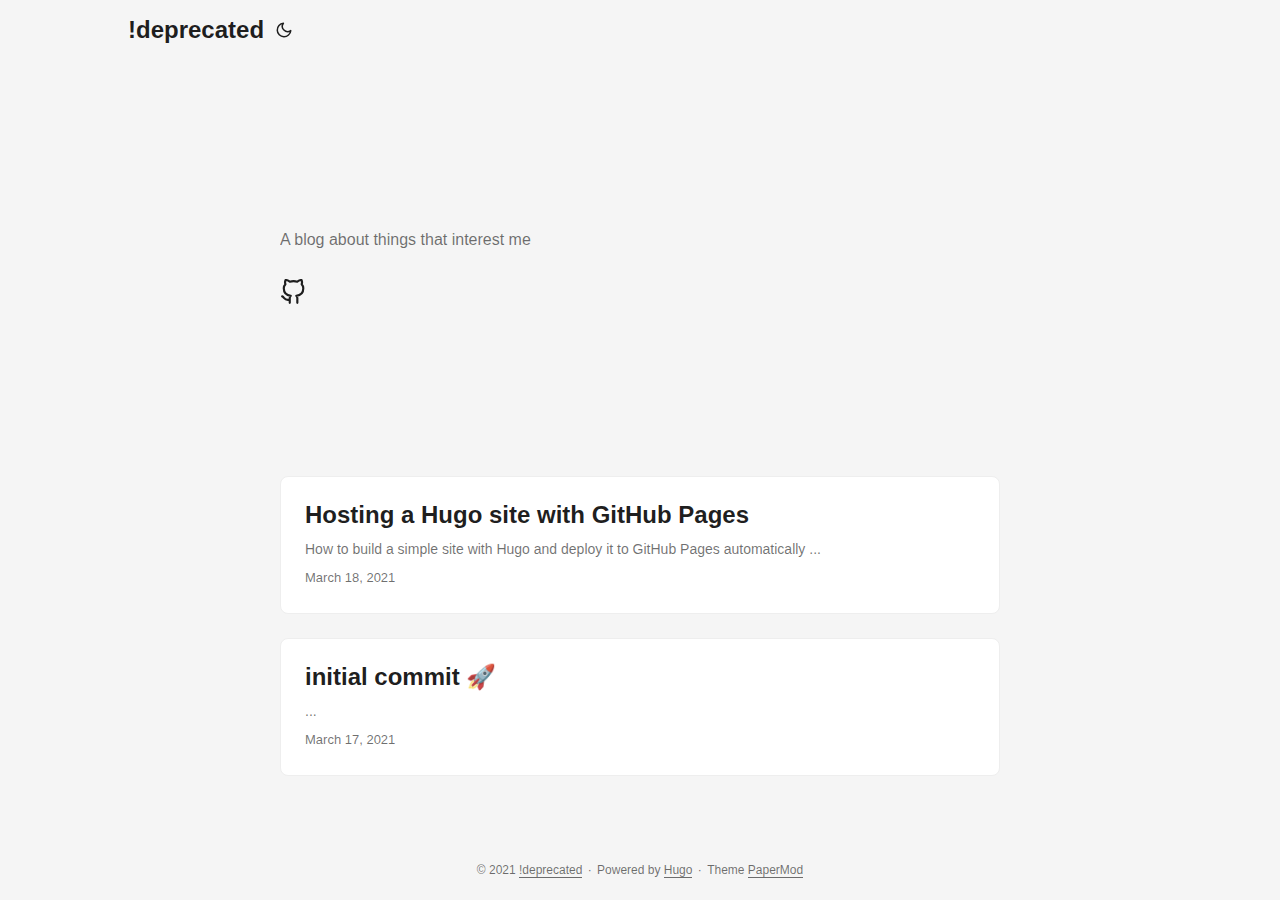
==== commit d9893f91: "deploy: 8aa2d11c82e80ae8a1ebc69f3b52dfe5137b4acc" ====
--- a/index.html
+++ b/index.html
@@ -1,5 +1,6 @@
-<!doctype html><html lang=en dir=auto><head><meta charset=utf-8><meta http-equiv=x-ua-compatible content="IE=edge"><meta name=viewport content="width=device-width,initial-scale=1,shrink-to-fit=no"><meta name=robots content="index, follow"><title>!deprecated</title><meta name=keywords content><meta name=description content><meta name=author content><link rel=canonical href=https://tscott0.github.io/><link href=/assets/css/stylesheet.min.1eef9c740af75b4e5f773d9d5f757e03e3df71f3a308e73070cc73d55a59a7d7.css integrity="sha256-Hu+cdAr3W05fdz2dX3V+A+PfcfOjCOcwcMxz1VpZp9c=" rel="preload stylesheet" as=style><link rel=icon href=https://tscott0.github.io/favicon.ico><link rel=icon type=image/png sizes=16x16 href=https://tscott0.github.io/favicon-16x16.png><link rel=icon type=image/png sizes=32x32 href=https://tscott0.github.io/favicon-32x32.png><link rel=apple-touch-icon href=https://tscott0.github.io/apple-touch-icon.png><link rel=mask-icon href=https://tscott0.github.io/safari-pinned-tab.svg><meta name=theme-color content="#2e2e33"><meta name=msapplication-TileColor content="#2e2e33"><meta name=generator content="Hugo 0.81.0"><link rel=alternate type=application/rss+xml href=https://tscott0.github.io/index.xml><meta property="og:title" content="!deprecated"><meta property="og:description" content><meta property="og:type" content="website"><meta property="og:url" content="https://tscott0.github.io/"><meta property="og:updated_time" content="2021-03-17T21:31:24+00:00"><meta name=twitter:card content="summary"><meta name=twitter:title content="!deprecated"><meta name=twitter:description content><script type=application/ld+json>{"@context":"https://schema.org","@type":"Organization","name":"!deprecated","url":"https://tscott0.github.io/","description":"","thumbnailUrl":"https://tscott0.github.io/favicon.ico","sameAs":["https://github.com/tscott0/"]}</script></head><body class=list id=top><script>localStorage.getItem("pref-theme")==="dark"?document.body.classList.add('dark'):localStorage.getItem("pref-theme")==="light"?document.body.classList.remove('dark'):window.matchMedia('(prefers-color-scheme: dark)').matches&&document.body.classList.add('dark')</script><noscript><style type=text/css>#theme-toggle,.top-link{display:none}</style></noscript><header class=header><nav class=nav><div class=logo><a href=https://tscott0.github.io/ accesskey=h title="!deprecated (Alt + H)">!deprecated</a>
-<span class=logo-switches><button id=theme-toggle accesskey=t title="(Alt + T)"><svg id="moon" xmlns="http://www.w3.org/2000/svg" width="24" height="24" viewBox="0 0 24 24" fill="none" stroke="currentcolor" stroke-width="2" stroke-linecap="round" stroke-linejoin="round"><path d="M21 12.79A9 9 0 1111.21 3 7 7 0 0021 12.79z"/></svg><svg id="sun" xmlns="http://www.w3.org/2000/svg" width="24" height="24" viewBox="0 0 24 24" fill="none" stroke="currentcolor" stroke-width="2" stroke-linecap="round" stroke-linejoin="round"><circle cx="12" cy="12" r="5"/><line x1="12" y1="1" x2="12" y2="3"/><line x1="12" y1="21" x2="12" y2="23"/><line x1="4.22" y1="4.22" x2="5.64" y2="5.64"/><line x1="18.36" y1="18.36" x2="19.78" y2="19.78"/><line x1="1" y1="12" x2="3" y2="12"/><line x1="21" y1="12" x2="23" y2="12"/><line x1="4.22" y1="19.78" x2="5.64" y2="18.36"/><line x1="18.36" y1="5.64" x2="19.78" y2="4.22"/></svg></button></span></div><ul id=menu onscroll=menu_on_scroll()></ul></nav></header><main class=main><article class="first-entry home-info"><header class=entry-header><h1></h1></header><section class=entry-content><p>A blog about things that interest me</p></section><footer class=entry-footer><div class=social-icons><a href=https://github.com/tscott0/ target=_blank rel="noopener noreferrer me" title="Git hub"><svg xmlns="http://www.w3.org/2000/svg" viewBox="0 0 24 24" fill="none" stroke="currentcolor" stroke-width="2" stroke-linecap="round" stroke-linejoin="round"><path d="M9 19c-5 1.5-5-2.5-7-3m14 6v-3.87a3.37 3.37.0 00-.94-2.61c3.14-.35 6.44-1.54 6.44-7A5.44 5.44.0 0020 4.77 5.07 5.07.0 0019.91 1S18.73.65 16 2.48a13.38 13.38.0 00-7 0C6.27.65 5.09 1 5.09 1A5.07 5.07.0 005 4.77 5.44 5.44.0 003.5 8.55c0 5.42 3.3 6.61 6.44 7A3.37 3.37.0 009 18.13V22"/></svg></a></div></footer></article><article class=post-entry><header class=entry-header><h2>initial commit 🚀</h2></header><section class=entry-content><p>...</p></section><footer class=entry-footer>March 17, 2021</footer><a class=entry-link aria-label="post link to initial commit 🚀" href=https://tscott0.github.io/posts/my-first-post/></a></article></main><footer class=footer><span>&copy; 2021 <a href=https://tscott0.github.io/>!deprecated</a></span>
+<!doctype html><html lang=en dir=auto><head><meta charset=utf-8><meta http-equiv=x-ua-compatible content="IE=edge"><meta name=viewport content="width=device-width,initial-scale=1,shrink-to-fit=no"><meta name=robots content="index, follow"><title>!deprecated</title><meta name=keywords content><meta name=description content><meta name=author content><link rel=canonical href=https://tscott0.github.io/><link href=/assets/css/stylesheet.min.1eef9c740af75b4e5f773d9d5f757e03e3df71f3a308e73070cc73d55a59a7d7.css integrity="sha256-Hu+cdAr3W05fdz2dX3V+A+PfcfOjCOcwcMxz1VpZp9c=" rel="preload stylesheet" as=style><link rel=icon href=https://tscott0.github.io/favicon.ico><link rel=icon type=image/png sizes=16x16 href=https://tscott0.github.io/favicon-16x16.png><link rel=icon type=image/png sizes=32x32 href=https://tscott0.github.io/favicon-32x32.png><link rel=apple-touch-icon href=https://tscott0.github.io/apple-touch-icon.png><link rel=mask-icon href=https://tscott0.github.io/safari-pinned-tab.svg><meta name=theme-color content="#2e2e33"><meta name=msapplication-TileColor content="#2e2e33"><meta name=generator content="Hugo 0.81.0"><link rel=alternate type=application/rss+xml href=https://tscott0.github.io/index.xml><meta property="og:title" content="!deprecated"><meta property="og:description" content><meta property="og:type" content="website"><meta property="og:url" content="https://tscott0.github.io/"><meta property="og:updated_time" content="2021-03-18T13:26:06+00:00"><meta name=twitter:card content="summary"><meta name=twitter:title content="!deprecated"><meta name=twitter:description content><script type=application/ld+json>{"@context":"https://schema.org","@type":"Organization","name":"!deprecated","url":"https://tscott0.github.io/","description":"","thumbnailUrl":"https://tscott0.github.io/favicon.ico","sameAs":["https://github.com/tscott0/"]}</script></head><body class=list id=top><script>localStorage.getItem("pref-theme")==="dark"?document.body.classList.add('dark'):localStorage.getItem("pref-theme")==="light"?document.body.classList.remove('dark'):window.matchMedia('(prefers-color-scheme: dark)').matches&&document.body.classList.add('dark')</script><noscript><style type=text/css>#theme-toggle,.top-link{display:none}</style></noscript><header class=header><nav class=nav><div class=logo><a href=https://tscott0.github.io/ accesskey=h title="!deprecated (Alt + H)">!deprecated</a>
+<span class=logo-switches><button id=theme-toggle accesskey=t title="(Alt + T)"><svg id="moon" xmlns="http://www.w3.org/2000/svg" width="24" height="24" viewBox="0 0 24 24" fill="none" stroke="currentcolor" stroke-width="2" stroke-linecap="round" stroke-linejoin="round"><path d="M21 12.79A9 9 0 1111.21 3 7 7 0 0021 12.79z"/></svg><svg id="sun" xmlns="http://www.w3.org/2000/svg" width="24" height="24" viewBox="0 0 24 24" fill="none" stroke="currentcolor" stroke-width="2" stroke-linecap="round" stroke-linejoin="round"><circle cx="12" cy="12" r="5"/><line x1="12" y1="1" x2="12" y2="3"/><line x1="12" y1="21" x2="12" y2="23"/><line x1="4.22" y1="4.22" x2="5.64" y2="5.64"/><line x1="18.36" y1="18.36" x2="19.78" y2="19.78"/><line x1="1" y1="12" x2="3" y2="12"/><line x1="21" y1="12" x2="23" y2="12"/><line x1="4.22" y1="19.78" x2="5.64" y2="18.36"/><line x1="18.36" y1="5.64" x2="19.78" y2="4.22"/></svg></button></span></div><ul id=menu onscroll=menu_on_scroll()></ul></nav></header><main class=main><article class="first-entry home-info"><header class=entry-header><h1></h1></header><section class=entry-content><p>A blog about things that interest me</p></section><footer class=entry-footer><div class=social-icons><a href=https://github.com/tscott0/ target=_blank rel="noopener noreferrer me" title="Git hub"><svg xmlns="http://www.w3.org/2000/svg" viewBox="0 0 24 24" fill="none" stroke="currentcolor" stroke-width="2" stroke-linecap="round" stroke-linejoin="round"><path d="M9 19c-5 1.5-5-2.5-7-3m14 6v-3.87a3.37 3.37.0 00-.94-2.61c3.14-.35 6.44-1.54 6.44-7A5.44 5.44.0 0020 4.77 5.07 5.07.0 0019.91 1S18.73.65 16 2.48a13.38 13.38.0 00-7 0C6.27.65 5.09 1 5.09 1A5.07 5.07.0 005 4.77 5.44 5.44.0 003.5 8.55c0 5.42 3.3 6.61 6.44 7A3.37 3.37.0 009 18.13V22"/></svg></a></div></footer></article><article class=post-entry><header class=entry-header><h2>Hosting a Hugo site with GitHub Pages</h2></header><section class=entry-content><p>How to build a simple site with Hugo and deploy it to GitHub Pages automatically
+...</p></section><footer class=entry-footer>March 18, 2021</footer><a class=entry-link aria-label="post link to Hosting a Hugo site with GitHub Pages" href=https://tscott0.github.io/posts/hugo-blog/></a></article><article class=post-entry><header class=entry-header><h2>initial commit 🚀</h2></header><section class=entry-content><p>...</p></section><footer class=entry-footer>March 17, 2021</footer><a class=entry-link aria-label="post link to initial commit 🚀" href=https://tscott0.github.io/posts/my-first-post/></a></article></main><footer class=footer><span>&copy; 2021 <a href=https://tscott0.github.io/>!deprecated</a></span>
 <span>&#183;</span>
 <span>Powered by <a href=https://gohugo.io/ rel="noopener noreferrer" target=_blank>Hugo</a></span>
 <span>&#183;</span>
